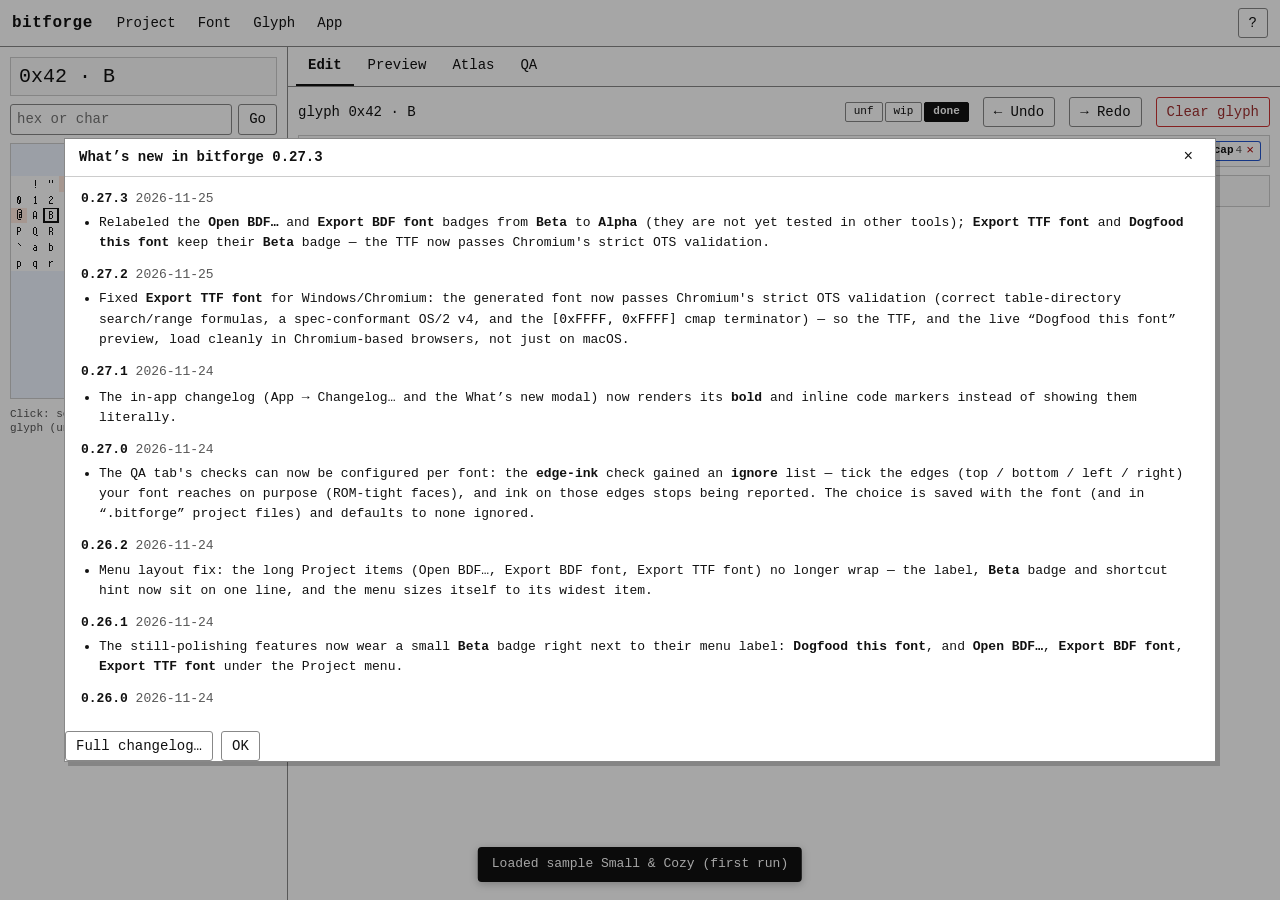
==== index.html @ a53557d7 "bitforge [Z.3]: relabel BDF badges Beta -> Alpha — Open BDF... / Export BDF font are not yet tested " ====
<!DOCTYPE html>
<html lang="en">
<head>
  <meta charset="utf-8">
  <meta name="viewport" content="width=device-width, initial-scale=1">
  <title>bitforge</title>
  <link rel="stylesheet" href="css/style.css">
</head>
<body>
  <noscript><p>bitforge needs JavaScript enabled.</p></noscript>

  <header id="toolbar">
    <div class="brand">bitforge</div>
    <nav id="menubar" aria-label="Main menu">
      <div class="menu" id="menu-project">
        <button type="button" class="menu-btn" id="mb-project">Project</button>
        <div class="menu-items" id="mi-project">
          <button type="button" id="mi-new" title="New blank font (prompts for width &amp; height)">New font<span class="mi-key">Alt+N</span></button>
          <hr>
          <button type="button" id="mi-open-png" title="Import a PNG atlas (16x16)">Open PNG&#8230;<span class="mi-key">Alt+O</span></button>
          <button type="button" id="mi-open-bdf" title="Import a BDF font (first face)">Open BDF&#8230;<span class="mi-badge">Alpha</span><span class="mi-key">Alt+Shift+O</span></button>
          <button type="button" id="mi-open-project" title="Import a .bitforge project file (font + guidelines + status + silences + settings)">Open project&#8230;<span class="mi-key">Alt+P</span></button>
          <button type="button" id="mi-load-sample" hidden title="Open a sample font from the server's samples/ folder (replaces the current font)">Open sample&hellip;</button>
          <button type="button" id="mi-import-png-clip" title="Import the first PNG image on the system clipboard (replaces the current font)">Import PNG from clipboard</button>
          <hr>
          <button type="button" id="mi-export-png-solid" title="Export a PNG atlas with a white background">Export PNG (solid bg)<span class="mi-key">Ctrl+S</span></button>
          <button type="button" id="mi-export-png-transparent" title="Export a PNG atlas with a transparent background">Export PNG (transparent bg)</button>
          <button type="button" id="mi-copy-png-clip" title="Copy the whole atlas PNG (remembered background) to the clipboard; downloads if the clipboard is unavailable">Copy PNG to clipboard<span class="mi-key">Alt+Shift+C</span></button>
          <button type="button" id="mi-export-bdf" title="Export a BDF font (single face, 256 codes)">Export BDF font<span class="mi-badge">Alpha</span><span class="mi-key">Alt+Shift+S</span></button>
          <button type="button" id="mi-export-ttf" title="Export a TrueType (.ttf) font — blank glyphs are left unmapped so other fonts can fill them in">Export TTF font<span class="mi-badge">Beta</span><span class="mi-key">Alt+Shift+T</span></button>
          <button type="button" id="mi-export-project" title="Export a .bitforge project file (font + guidelines + status + silences + settings)">Export project&#8230;<span class="mi-key">Alt+Shift+P</span></button>
          <button type="button" id="mi-export-verilog" title="Export a Verilog $readmemb ROM">Export Verilog ROM<span class="mi-key">Ctrl+Shift+S</span></button>
        </div>
      </div>
      <div class="menu" id="menu-font">
        <button type="button" class="menu-btn" id="mb-font">Font</button>
        <div class="menu-items" id="mi-font">
          <div class="mi-info" id="font-info">&mdash;</div>
          <hr>
          <button type="button" id="mi-props" title="Font name and basic info">Properties&hellip;</button>
          <button type="button" id="mi-resize" title="Crop or extend the cell at a chosen edge">Resize&hellip;</button>
        </div>
      </div>
      <div class="menu" id="menu-glyph">
        <button type="button" class="menu-btn" id="mb-glyph">Glyph</button>
        <div class="menu-items" id="mi-glyph">
          <button type="button" id="mi-undo" title="Undo (Ctrl/&#8984;+Z)">Undo<span class="mi-key">Ctrl+Z</span></button>
          <button type="button" id="mi-redo" title="Redo (Ctrl/&#8984;+Shift+Z)">Redo<span class="mi-key">Ctrl+Shift+Z</span></button>
          <hr>
          <button type="button" id="mi-clear-glyph" title="Clear the current glyph (undoable)">Clear glyph</button>
          <hr>
          <button type="button" id="mi-mirror-h" title="Mirror the current glyph left–right (undoable)">Mirror left–right<span class="mi-key">H</span></button>
          <button type="button" id="mi-mirror-v" title="Mirror the current glyph up–down (undoable)">Mirror up–down<span class="mi-key">V</span></button>
          <button type="button" id="mi-copy-to" title="Copy the current glyph's bitmap to another codepoint (the target becomes the selection)">Copy to codepoint&hellip;<span class="mi-key">C</span></button>
          <button type="button" id="mi-cycle-status" title="Cycle the current glyph's status: unfinished \u2192 wip \u2192 done">Cycle glyph status<span class="mi-key">D</span></button>
          <button type="button" id="mi-done-next" title="Mark the current glyph done and move on to the next one">Mark done &amp; next<span class="mi-key">Shift+D</span></button>
          <hr>
          <button type="button" id="mi-copy-glyph" title="Copy the current glyph as a PNG to the clipboard (16&times;, transparent background); downloads if the clipboard is unavailable">Copy glyph to clipboard</button>
        </div>
      </div>
      <div class="menu" id="menu-app">
        <button type="button" class="menu-btn" id="mb-app">App</button>
        <div class="menu-items" id="mi-app">
          <button type="button" id="mi-dogfood" class="mi-radio" title="Render the app's interface in the font you are editing. Blank glyphs fall back to the system font per character; the menu bar itself always stays on the system font."><span class="mi-check"></span>Dogfood this font<span class="mi-badge">Beta</span></button>
          <hr>
          <button type="button" id="mi-theme-light" class="mi-radio" title="Always use the light theme (the current look)"><span class="mi-check"></span>Theme: Light</button>
          <button type="button" id="mi-theme-dark" class="mi-radio" title="Always use the dark theme"><span class="mi-check"></span>Theme: Dark</button>
          <button type="button" id="mi-theme-auto" class="mi-radio" title="Follow the system / browser color preference (default)"><span class="mi-check"></span>Theme: Auto</button>
          <hr>
          <button type="button" id="mi-changelog" title="Show the full changelog">Changelog&#8230;</button>
          <button type="button" id="mi-about-bitforge" title="About this application">About bitforge&#8230;</button>
        </div>
      </div>
    </nav>
    <span class="spacer"></span>
    <button id="btn-keys" type="button" title="Keyboard shortcuts (?)">?</button>
    <input id="file-png" type="file" accept="image/png" hidden>
    <input id="file-bdf" type="file" accept=".bdf,text/plain" hidden>
    <input id="file-project" type="file" accept=".bitforge,application/json,text/plain" hidden>
  </header>

  <div id="keys-card" class="keys-card" hidden>
    <div class="keys-head"><b>Keyboard shortcuts</b><button id="btn-keys-close" type="button" title="Close">&#215;</button></div>
    <ul id="keys-list"></ul>
  </div>

  <main id="layout">
    <aside id="sidebar">
      <div id="sel-header" class="sel-header">0x00</div>
      <div class="jumprow">
        <input id="jump" type="text" placeholder="hex or char" spellcheck="false" autocomplete="off" aria-label="Jump to glyph">
        <button id="btn-jump" type="button">Go</button>
      </div>
      <canvas id="selector" title="Click a glyph to select it. Shift-click sets the reference glyph (gray underlay in the Edit tab); Shift-click again clears it." aria-label="Glyph selector (256 glyphs, 16 by 16; click to select, Shift-click for reference)"></canvas>
      <div class="sel-hint">Click: select · Shift-click: reference glyph (underlay in Edit tab)</div>
    </aside>

    <section id="content">
      <nav id="tabs" role="tablist">
        <button class="tab active" data-tab="edit" type="button" role="tab">Edit</button>
        <button class="tab" data-tab="preview" type="button" role="tab">Preview</button>
        <button class="tab" data-tab="atlas" type="button" role="tab">Atlas</button>
        <button class="tab" data-tab="qa" type="button" role="tab">QA</button>
      </nav>

      <div class="panel active" id="panel-edit" role="tabpanel">
        <div class="panel-head">
          <span id="edit-label">glyph</span>
          <span class="spacer"></span>
          <span id="glyph-status" class="glyph-status" title="Status of the current glyph (also: right-click a glyph in the Atlas tab)">
            <button id="st-unfinished" type="button" data-st="0" title="Mark as unfinished">unf</button>
            <button id="st-wip" type="button" data-st="1" title="Mark as WIP">wip</button>
            <button id="st-done" type="button" data-st="2" title="Mark as done">done</button>
          </span>
          <button id="btn-undo" type="button" title="Undo (Ctrl/&#8984;+Z)">&#8592; Undo</button>
          <button id="btn-redo" type="button" title="Redo (Ctrl/&#8984;+Shift+Z)">&#8594; Redo</button>
          <button id="btn-clear" type="button" class="btn-danger" title="Clear the current glyph (undoable)">Clear glyph</button>
        </div>
        <div id="guides" class="guides">
          <label class="glock" title="Lock all guidelines (locked = cannot drag to move)"><input type="checkbox" id="glock" checked> lock</label>
          <span class="gadd" title="Add guidelines at preset positions (drag them once unlocked)">
            <button type="button" data-g="ascender">asc</button>
            <button type="button" data-g="cap">cap</button>
            <button type="button" data-g="xheight">x</button>
            <button type="button" data-g="baseline">base</button>
            <button type="button" data-g="descender">desc</button>
            <button type="button" data-g="left">|L</button>
            <button type="button" data-g="right">|R</button>
            <button type="button" data-g="hnew">+H</button>
            <button type="button" data-g="vnew">+V</button>
          </span>
          <span id="glist" class="glist" title="Current guidelines (x to remove)"></span>
        </div>
        <div class="tools" id="tools">
          <span class="tgroup" title="Editing tools">
            <button id="tool-paint" type="button" class="active" title="Paint (B) — click toggles, drag paints; right-drag or Shift-drag erases">paint</button>
            <button id="tool-erase" type="button" title="Erase — click/drag erases (no key: E is the Edit tab)">erase</button>
            <button id="tool-select" type="button" title="Select (S) — drag a marquee over the cell; drag inside the selection to move its contents">select</button>
          </span>
          <span class="spacer"></span>
          <span id="selbar" class="selbar" hidden title="Context-sensitive actions for the active tool (currently: the selection)">
            <span id="selinfo" class="selinfo" title="Selection size (w&times;h)"></span>
            <button id="sel-pastemode" type="button" title="Blend mode for dragged selections — merge: existing ink is kept; replace: the destination becomes exactly the selection (erases). Applies to move-drag and Ctrl/Alt-drag copy.">paste: merge</button>
            <button id="sel-fill" type="button" title="Fill the selection with ink (F)">fill</button>
            <button id="sel-clear" type="button" title="Erase the selection (X)">clear</button>
            <button id="sel-invert" type="button" title="Invert the selection (I)">invert</button>
            <button id="sel-copy" type="button" title="Copy the selection as a PNG to the clipboard (16&times;, transparent background)">copy</button>
            <button id="sel-copyto" type="button" title="Paste the selection (exact pixels) into another codepoint at the same position">copy to&hellip;</button>
            <button id="sel-x" type="button" title="Deselect (Esc)" style="font-weight:bold">&times;</button>
          </span>
        </div>
        <div class="canvas-wrap"><canvas id="editor"></canvas></div>
      </div>

      <div class="panel" id="panel-preview" role="tabpanel">
        <div class="panel-head">
          <label>Scale <input id="pv-scale" type="range" min="1" max="16" value="8"></label>
          <label>baseline <input id="pv-baseline" type="number" min="0" step="1" value="5"></label>
          <label title="Preview surfaces only (white on black); the editor stays black on white"><input id="pv-inverted" type="checkbox"> inverted</label>
        </div>
        <div class="textcol">
          <textarea id="pv-text" spellcheck="false"
            placeholder="Type text…  *bold*  _italic_  \u41  \*  (markups nest; \ escapes: \* \_ \\)"></textarea>
          <div class="markup-note" id="pv-markup-note">markup: <code>*bold*</code> · <code>_italic_</code> · <code>\uXX</code> unprintables · <code>\</code> escapes (<code>\*</code> <code>\_</code> <code>\\</code>)</div>
          <div class="canvas-wrap"><canvas id="pv-text-canvas"></canvas></div>
        </div>
      </div>

      <div class="panel" id="panel-atlas" role="tabpanel">
        <div class="panel-head">
          <span>all 256 glyphs (0x00 top-left → 0xFF bottom-right) · click to select · right-click to set status</span>
          <span class="spacer"></span>
          <label><input id="at-bold" type="checkbox"> bold</label>
          <label><input id="at-italic" type="checkbox"> italic</label>
          <label title="Shared with the Preview tab">baseline <input id="at-baseline" type="number" min="0" step="1" value="5"></label>
          <label title="Shared with the Preview tab"><input id="at-inverted" type="checkbox"> inverted</label>
        </div>
        <div class="canvas-wrap"><canvas id="atlas"></canvas></div>
      </div>

      <div class="panel" id="panel-qa" role="tabpanel">
        <div class="panel-head">
          <button id="btn-qa-refresh" type="button">Refresh checks</button>
          <span id="qa-badge" class="qa-badge" hidden></span>
          <span class="spacer"></span>
          <label title="Show silenced violations in the table"><input id="qa-show-silenced" type="checkbox"> show silenced</label>
          <span class="qa-hint">checks run on demand; the report goes stale when the font changes</span>
        </div>
        <div id="qa-summary" class="qa-summary" hidden></div>
        <div id="qa-table-wrap" class="qa-table-wrap">
          <div id="qa-empty" class="qa-empty">Press <b>Refresh checks</b> to run the QA checks.</div>
          <table id="qa-table" hidden>
            <thead><tr><th>check</th><th>codes</th><th>detail</th><th></th></tr></thead>
            <tbody id="qa-tbody"></tbody>
          </table>
        </div>
      </div>
    </section>
  </main>

  <div id="about-modal" class="modal-backdrop" hidden>
    <div class="modal" role="dialog" aria-modal="true" aria-label="About bitforge">
      <div class="modal-head"><b id="about-title">bitforge</b><button id="about-close" type="button" title="Close">&times;</button></div>
      <div class="modal-body">
        <p><b>bitforge</b> is a <b>bitmap font editor</b> for fixed-size, zero-spacing, non-proportional <b>monospaced fonts</b> &mdash; 256 glyphs per face, cell size of your choosing (default 8&times;16).</p>
        <p>Edit a 256-glyph bitmap font of any size (default 8&times;16), preview it with artificial bold and a cheap slant, track per-glyph status (unfinished / wip / done), run QA checks, and export a <b>PNG atlas</b>, <b>BDF</b>, a <b>TrueType (.ttf)</b> font, or a <b>Verilog $readmemb</b> ROM &mdash; or toggle on <b>dogfooding</b> and read the app's own UI in the face you're drawing.</p>
        <p class="muted" id="about-credit">Designed by spacecat &middot; Coded by Qwen 3.8 (Bionic harness) &middot; vanilla JS, zero dependencies, runs straight from file://</p>
      </div>
    </div>
  </div>

  <div id="props-modal" class="modal-backdrop" hidden>
    <div class="modal" role="dialog" aria-modal="true" aria-label="Font properties">
      <div class="modal-head"><b>Font properties</b><button id="props-close" type="button" title="Close">&times;</button></div>
      <div class="modal-body">
        <p id="props-info" class="muted">&mdash;</p>
        <label for="props-name">Name</label>
        <input id="props-name" type="text" maxlength="64" spellcheck="false" autocomplete="off">
        <div class="modal-actions">
          <button id="props-save" type="button">Save</button>
          <button id="props-cancel" type="button">Cancel</button>
        </div>
      </div>
    </div>
  </div>

  <div id="cl-modal" class="modal-backdrop" hidden>
    <div class="modal" role="dialog" aria-modal="true" aria-label="Changelog">
      <div class="modal-head"><b id="cl-title">bitforge changelog</b><button id="cl-close" type="button" title="Close">&times;</button></div>
      <div class="modal-body modal-scroll"><div id="cl-list"></div></div>
      <div class="modal-actions">
        <button id="cl-full" type="button">Full changelog&#8230;</button>
        <button id="cl-ok" type="button">OK</button>
      </div>
    </div>
  </div>

  <div id="rz-modal" class="modal-backdrop" hidden>
    <div class="modal" role="dialog" aria-modal="true" aria-label="Resize cell">
      <div class="modal-head"><b>Resize cell</b><button id="rz-close" type="button" title="Close">&times;</button></div>
      <div class="modal-body">
        <p class="muted">Add or remove rows/columns at each edge — positive adds, negative removes. Guides and the slant baseline shift with the content.</p>
        <div class="rz-grid">
          <label>Top<input id="rz-top" type="number" value="0" step="1"></label>
          <label>Bottom<input id="rz-bottom" type="number" value="0" step="1"></label>
          <label>Left<input id="rz-left" type="number" value="0" step="1"></label>
          <label>Right<input id="rz-right" type="number" value="0" step="1"></label>
        </div>
        <p id="rz-result">&mdash;</p>
        <p id="rz-warn" class="muted" hidden></p>
        <div class="modal-actions">
          <button id="rz-apply" type="button">Apply</button>
          <button id="rz-cancel" type="button">Cancel</button>
        </div>
      </div>
    </div>
  </div>

  <div id="sample-modal" class="modal-backdrop" hidden>
    <div class="modal" role="dialog" aria-modal="true" aria-label="Open sample font">
      <div class="modal-head"><b>Open sample&hellip;</b><button id="sample-close" type="button" title="Close">&times;</button></div>
      <div class="modal-body">
        <p class="muted">Sample fonts served from the <code>samples/</code> folder. Loading one replaces the current font (its guidelines, glyph statuses and settings come with it).</p>
        <p id="sample-empty" class="muted" hidden>No samples are available here. Samples are served from the <code>samples/</code> folder (listed in <code>samples/manifest.json</code>) and only load when the page is served over http/https &mdash; open it from a web server to see them.</p>
        <div id="sample-list" class="sample-list"></div>
      </div>
    </div>
  </div>

  <div id="toast" class="toast" hidden></div>

  <script src="js/core.js"></script>
  <script src="js/changelog.js"></script>
  <script src="js/ttf.js"></script>
  <script src="js/app.js"></script>
</body>
</html>
---- css/style.css ----
/* bitforge — styling. Monospace, terminal-tool feel.
 * Theming (DECISIONS #79): every color flows through CSS custom properties.
 * Light is the default; `html[data-theme="dark"]` (set by app.js from the
 * `theme` setting + the system preference) swaps the whole palette. */

:root {
  --ink: #111111;
  --bg: #ffffff;
  --panel: #fafafa;
  --line: #cccccc;
  --line-strong: #888888;
  --muted: #555555;
  --sel: #111111;
  --hover: #f0f0f0;
  --hover-2: #e6e6e6;
  --tab-hover: #f4f4f4;
  --active-bg: #e4e4e4;
  --surface: #ffffff;      /* menus, modals, cards, chips */
  --field-bg: #ffffff;     /* text/number inputs, textarea */
  --code-bg: #f2f2f2;      /* <code> chips */
  --canvas-surface: #ffffff; /* selector / editor / atlas surfaces */
  --danger-border: #cc3333;
  --danger-text: #a03030;
  --danger-bg: #fff5f5;
}

html[data-theme="dark"] {
  --ink: #e6e6e6;
  --bg: #171717;
  --panel: #1f1f1f;
  --line: #454545;
  --line-strong: #7d7d7d;
  --muted: #9a9a9a;
  --sel: #e6e6e6;
  --hover: #2a2a2a;
  --hover-2: #303030;
  --tab-hover: #262626;
  --active-bg: #383838;
  --surface: #202020;
  --field-bg: #1c1c1c;
  --code-bg: #2c2c2c;
  --canvas-surface: #1d1d1d;
  --danger-border: #c65050;
  --danger-text: #d98a8a;
  --danger-bg: #2a1c1c;
}

* { box-sizing: border-box; }

html, body {
  margin: 0;
  height: 100%;
  background: var(--bg);
  color: var(--ink);
  font: 14px/1.45 ui-monospace, "SF Mono", SFMono-Regular, Menlo, Consolas, "Liberation Mono", monospace;
}

body { display: flex; flex-direction: column; }

/* ---------- toolbar ---------- */
#toolbar {
  display: flex;
  align-items: center;
  gap: 14px;
  padding: 8px 12px;
  border-bottom: 1px solid var(--line-strong);
}
.brand { font-weight: 700; font-size: 16px; letter-spacing: 0.5px; }
/* Menu bar (File / Edit dropdowns, desktop-app style) */
#menubar { display: flex; align-items: center; gap: 2px; flex: 1; }
.menu { position: relative; }
.menu-btn { border: none; background: none; border-radius: 3px; padding: 4px 10px; font: inherit; color: var(--ink); cursor: pointer; }
.menu-btn:hover, .menu.open > .menu-btn { background: var(--hover-2); }
.menu-items {
  display: none; position: absolute; top: calc(100% + 2px); left: 0; z-index: 100;
  min-width: 250px; padding: 4px 0; background: var(--surface);
  border: 1px solid var(--line-strong); box-shadow: 3px 3px 0 rgba(0, 0, 0, 0.12);
}
.menu.open .menu-items { display: block; }
.menu-items button {
  display: flex; width: 100%; align-items: baseline; gap: 18px; white-space: nowrap;
  border: none; background: none; text-align: left; padding: 5px 14px; font: inherit; color: var(--ink); cursor: pointer;
}
/* nowrap (not a wider min-width) on purpose: the dropdown is absolutely
   positioned, so width: auto never grows past min-width — with nowrap, each
   item's min-content IS its full line, so shrink-to-fit sizes the menu to its
   widest item and nothing wraps (label, badge and key share one baseline). */
.menu-items button:hover { background: var(--hover); }
/* Radio-style menu items (the theme selector, DECISIONS #79): tighter gap so
   the label sits close to the check slot. */
.menu-items button.mi-radio { gap: 8px; }
.mi-check { display: inline-block; width: 12px; text-align: center; }
.mi-radio.active .mi-check::before { content: "\2713"; }
.menu-items .mi-key { color: var(--muted); font-size: 11px; white-space: nowrap; margin-left: auto; }
/* "Beta" badge (DECISIONS #82, [Z.1]): sits right next to the item's label —
   .mi-key's auto margin keeps the shortcut hint at the right edge. */
.menu-items .mi-badge {
  font-size: 10px; line-height: 1; letter-spacing: 0.05em; text-transform: uppercase;
  color: var(--muted); border: 1px solid var(--line); border-radius: 3px; padding: 2px 4px;
  white-space: nowrap; align-self: center;
}
.menu-items hr { border: none; border-top: 1px solid var(--line); margin: 4px 0; }
.menu-items .mi-info { padding: 5px 14px 6px; color: var(--muted); font-size: 12px; line-height: 1.5; white-space: pre-line; }

/* About modal */
.modal-backdrop { position: fixed; inset: 0; background: rgba(0, 0, 0, 0.35); z-index: 200; display: flex; align-items: center; justify-content: center; }
.modal-backdrop[hidden] { display: none; } /* the display:flex above would otherwise override the UA hidden rule */
.modal { background: var(--surface); border: 1px solid var(--line-strong); box-shadow: 4px 4px 0 rgba(0, 0, 0, 0.2); min-width: 440px; max-width: 90vw; }
.modal-head { display: flex; align-items: center; justify-content: space-between; padding: 8px 14px; border-bottom: 1px solid var(--line); }
.modal-head button { padding: 0 8px; border: none; background: none; font-size: 16px; line-height: 1; cursor: pointer; }
.modal-body { padding: 12px 16px 14px; font-size: 13px; line-height: 1.55; }
.modal-body .muted { color: var(--muted); }
.modal-body label { display: block; margin-top: 10px; font-weight: 700; }
.modal-body input[type="text"] {
  width: 100%; margin-top: 4px; font: inherit;
  padding: 4px 6px; border: 1px solid var(--line-strong); border-radius: 3px; background: var(--field-bg); color: var(--ink);
}
.modal-actions { display: flex; gap: 8px; margin-top: 14px; }
.rz-grid { display: grid; grid-template-columns: 1fr 1fr; gap: 8px 14px; margin-top: 10px; }
.rz-grid label { display: flex; align-items: center; justify-content: space-between; gap: 8px; margin-top: 0; }
.rz-grid input[type="number"] {
  width: 72px; font: inherit; text-align: right;
  padding: 3px 6px; border: 1px solid var(--line-strong); border-radius: 3px; background: var(--field-bg); color: var(--ink);
}
.modal-scroll { max-height: 60vh; overflow-y: auto; } /* long modals (changelog) */

/* Sample picker modal (DECISIONS #77) */
.sample-list { display: flex; flex-direction: column; gap: 6px; margin-top: 10px; }
.sample-item { display: block; width: 100%; text-align: left; padding: 8px 10px; border: 1px solid var(--line); background: var(--surface); cursor: pointer; font-size: 13px; line-height: 1.45; }
.sample-item:hover { background: var(--hover); }
.sample-item .s-name { font-weight: 700; }
.sample-item .s-desc { color: var(--muted); display: block; }
.sample-item .s-def { float: right; color: var(--muted); font-size: 11px; font-weight: 400; }

/* changelog entries (DECISIONS #73) */
#cl-list .cl-entry { margin-top: 12px; }
#cl-list .cl-entry:first-child { margin-top: 0; }
#cl-list .cl-head { font-weight: 700; }
#cl-list .cl-head .muted { font-weight: 400; }
#cl-list ul { margin: 4px 0 0; padding-left: 18px; }
#cl-list li { margin-top: 2px; }

button {
  font: inherit;
  background: var(--surface);
  color: var(--ink);
  border: 1px solid var(--line-strong);
  border-radius: 3px;
  padding: 4px 10px;
  cursor: pointer;
}
button:hover { background: var(--hover); }
button:active { background: var(--active-bg); }
/* Destructive (but undoable) actions get a subtle reddish outline. */
button.btn-danger { border-color: var(--danger-border); color: var(--danger-text); }
button.btn-danger:hover { background: var(--danger-bg); }
/* Form fields follow the theme (DECISIONS #79). Checkboxes/ranges are
   unaffected visually; text/number/textarea get themed bg + ink. */
input, textarea { background: var(--field-bg); color: var(--ink); }

/* ---------- layout ---------- */
#layout { flex: 1; display: flex; min-height: 0; }

/* ---------- sidebar ---------- */
#sidebar {
  width: 288px;
  flex: 0 0 288px;
  border-right: 1px solid var(--line-strong);
  padding: 10px;
  display: flex;
  flex-direction: column;
  gap: 8px;
  overflow: auto;
}
.sel-header {
  font-size: 20px;
  padding: 4px 8px;
  border: 1px solid var(--line);
  background: var(--panel);
  min-height: 36px;
}
.jumprow { display: flex; gap: 6px; }
.jumprow input {
  flex: 1;
  font: inherit;
  padding: 4px 6px;
  border: 1px solid var(--line-strong);
  border-radius: 3px;
}
#selector { border: 1px solid var(--line); background: var(--canvas-surface); image-rendering: pixelated; }
.sel-hint { font-size: 11px; color: var(--muted); line-height: 1.35; }

/* ---------- content / tabs ---------- */
#content { flex: 1; display: flex; flex-direction: column; min-width: 0; }
#tabs { display: flex; gap: 2px; border-bottom: 1px solid var(--line-strong); padding: 0 8px; }
.tab {
  border: none;
  border-bottom: 2px solid transparent;
  border-radius: 0;
  background: transparent;
  padding: 8px 12px;
}
.tab:hover { background: var(--tab-hover); }
.tab.active { border-bottom-color: var(--ink); font-weight: 700; }

.panel { display: none; flex: 1; flex-direction: column; padding: 10px; min-height: 0; }
.panel.active { display: flex; }
.panel-head { display: flex; align-items: center; gap: 14px; margin-bottom: 8px; flex-wrap: wrap; }
.glyph-status { display: inline-flex; gap: 2px; align-items: center; }
.glyph-status button { padding: 1px 8px; font-size: 11px; border-radius: 2px; }
.glyph-status button.active { background: var(--ink); color: var(--bg); border-color: var(--ink); font-weight: bold; }

/* ---------- editor tools + selection (DECISIONS #75) ---------- */
/* Same enclosure as the guidelines bar above it (chunk T.1). */
.tools {
  display: flex;
  align-items: center;
  gap: 14px;
  flex-wrap: wrap;
  margin-bottom: 8px;
  padding: 5px 8px;
  border: 1px solid var(--line);
  background: var(--panel);
  font-size: 12px;
}
.tools .tgroup, .tools .selbar { display: inline-flex; gap: 4px; align-items: center; }
.tools .selbar[hidden] { display: none; } /* the display rule above would otherwise override the UA hidden rule (same fix as .modal-backdrop) */
.tools button { padding: 1px 8px; font-size: 11px; border-radius: 2px; }
.tools button.active { background: var(--ink); color: var(--bg); border-color: var(--ink); font-weight: bold; }
.tools .selinfo { font-size: 11px; color: var(--muted); margin-right: 2px; }
.panel-head label { font-size: 13px; display: inline-flex; gap: 6px; align-items: center; }
.panel-head input[type="number"] { width: 60px; font: inherit; padding: 2px 4px; border: 1px solid var(--line-strong); border-radius: 3px; }
.spacer { flex: 1; }

/* ---------- canvas surfaces ---------- */
/* No checkerboard. The editing surfaces (editor, selector) follow the theme
   (DECISIONS #79); the Preview/Atlas render surfaces stay black-on-white
   unless their own "inverted" control is set. */
.canvas-wrap {
  flex: 1;
  overflow: auto;
  display: flex;
  background: var(--bg);
}
.canvas-wrap canvas { margin: 12px; image-rendering: pixelated; flex: 0 0 auto; }

/* Themed editing surface; preview surfaces stay transparent over the board. */
#editor { background: var(--canvas-surface); border: 1px solid var(--line); }
#atlas { background: var(--canvas-surface); border: 1px solid var(--line); }
#pv-text-canvas { border: 1px solid var(--line); }

/* ---------- preview ---------- */
/* Preview is a simple vertical stack: markup input, then the rendered sample. */
.textcol { flex: 1; display: flex; flex-direction: column; gap: 8px; min-height: 0; }
#pv-text {
  font: inherit;
  resize: vertical;
  min-height: 64px;
  border: 1px solid var(--line-strong);
  border-radius: 3px;
  padding: 6px;
}

/* ---------- guidelines controls ---------- */
.guides {
  display: flex;
  align-items: center;
  gap: 8px;
  flex-wrap: wrap;
  margin-bottom: 8px;
  padding: 5px 8px;
  border: 1px solid var(--line);
  background: var(--panel);
  font-size: 12px;
}
.guides .glock { display: inline-flex; gap: 4px; align-items: center; color: var(--muted); }
.guides .gadd { display: inline-flex; gap: 3px; flex-wrap: wrap; }
.guides .gadd button { padding: 1px 6px; font-size: 11px; }
.guides .glist { display: inline-flex; gap: 4px; flex-wrap: wrap; margin-left: auto; }
.gchip {
  display: inline-flex; align-items: center; gap: 2px;
  border: 1px solid var(--line-strong); border-left: 3px solid var(--line-strong); border-radius: 3px;
  padding: 1px 4px; background: var(--surface); font-size: 11px;
}
.gchip b { font-weight: 700; }
.gchip i { font-style: normal; color: var(--muted); }
.gdel {
  border: none; background: transparent; padding: 0 2px; cursor: pointer;
  font-size: 13px; line-height: 1; color: #a00;
}
.gdel:hover { color: #f00; }
.gnone { color: var(--muted); font-style: italic; }

/* ---------- glyph status menu + QA ---------- */
.status-menu {
  position: fixed;
  z-index: 60;
  display: flex;
  flex-direction: column;
  border: 1px solid var(--line-strong);
  background: var(--surface);
  box-shadow: 2px 2px 0 rgba(0, 0, 0, 0.15);
}
.status-menu button {
  border: none;
  background: var(--surface);
  padding: 3px 12px 3px 8px;
  font: inherit;
  font-size: 12px;
  text-align: left;
  cursor: pointer;
}
.status-menu button:hover { background: var(--hover); }

.qa-badge { color: #a00; font-size: 12px; }
.qa-hint { color: var(--muted); font-size: 12px; }
.markup-note { color: var(--muted); font-size: 12px; }
.markup-note code { background: var(--code-bg); padding: 0 3px; }
.qa-empty { color: var(--muted); padding: 10px; font-size: 13px; }
.qa-table-wrap { overflow: auto; max-height: calc(100vh - 190px); }
#qa-table { border-collapse: collapse; width: 100%; font-size: 12px; }
#qa-table th, #qa-table td { border-bottom: 1px solid var(--line); padding: 2px 8px; text-align: left; white-space: nowrap; }
#qa-table th { background: var(--panel); position: sticky; top: 0; }
.qa-code { border: none; background: transparent; font: inherit; color: var(--ink); text-decoration: underline; cursor: pointer; padding: 0; }
.qa-code:hover { color: #a00; }
/* QA summary strip + status icons (DECISIONS #59) */
.qa-summary { padding: 8px 12px 0; }
.qa-sum-row { margin: 2px 0; color: var(--muted); font-size: 12px; }
.qa-sum-row b { color: var(--ink); font-weight: normal; }
.qa-ic { display: inline-block; width: 15px; margin-right: 4px; }
.qa-svg { vertical-align: -2px; }
#qa-table tr.qa-sil td { color: var(--muted); }
button.qa-silbtn { font-size: 11px; padding: 1px 8px; }
/* QA check properties (DECISIONS #83): inline subset multi-select on the summary row */
.qa-props { margin-left: 12px; }
.qa-prop-label { color: var(--muted); margin-left: 4px; }
label.qa-prop { margin-left: 8px; cursor: pointer; white-space: nowrap; }
label.qa-prop input { margin: 0 3px 0 0; vertical-align: baseline; }

/* ---------- shortcut reference card ---------- */
.keys-card {
  position: fixed;
  top: 44px;
  right: 12px;
  z-index: 50;
  min-width: 260px;
  max-width: 420px;
  max-height: 70vh;
  overflow: auto;
  border: 1px solid var(--line-strong);
  background: var(--surface);
  padding: 8px 12px;
  box-shadow: 3px 3px 0 rgba(0, 0, 0, 0.15);
}
.keys-card[hidden] { display: none; }
.keys-head { display: flex; justify-content: space-between; align-items: center; margin-bottom: 6px; }
.keys-head button { border: none; background: transparent; font-size: 15px; cursor: pointer; color: var(--muted); }
.keys-head button:hover { color: #f00; }
#keys-list { list-style: none; margin: 0; padding: 0; font-size: 12px; }
#keys-list li { padding: 2px 0; border-bottom: 1px dotted var(--line); }
#keys-list li:last-child { border-bottom: none; }
#keys-list b { display: inline-block; min-width: 110px; }

/* ---------- toast ---------- */
.toast {
  position: fixed;
  left: 50%;
  bottom: 18px;
  transform: translateX(-50%);
  background: var(--ink);
  color: var(--bg);
  padding: 8px 14px;
  border-radius: 4px;
  font-size: 13px;
  z-index: 10;
  box-shadow: 0 2px 8px rgba(0, 0, 0, 0.25);
}
.toast.error { background: #b00020; }

/* ---------- dogfooding (DECISIONS #82) ----------
 * app.js injects <style id="bf-dogfood"> (an @font-face for family
 * "bf-dogfood") and sets data-dogfood="1" on <html> when the user toggles
 * App > Dogfood this font. The font being edited is then applied to the UI.
 * Blank glyphs are left UNMAPPED in the TTF cmap on purpose, so the browser
 * falls back per-codepoint — the stack therefore MUST end in the original
 * system mono stack. SAFETY: the menu bar (#toolbar) always keeps the system
 * font, so the App menu that hosts the toggle stays readable even when the
 * font being edited is half-blank. */
html[data-dogfood="1"] body {
  font-family: "bf-dogfood", ui-monospace, "SF Mono", SFMono-Regular, Menlo, Consolas, "Liberation Mono", monospace;
}
html[data-dogfood="1"] #toolbar {
  font-family: ui-monospace, "SF Mono", SFMono-Regular, Menlo, Consolas, "Liberation Mono", monospace;
}
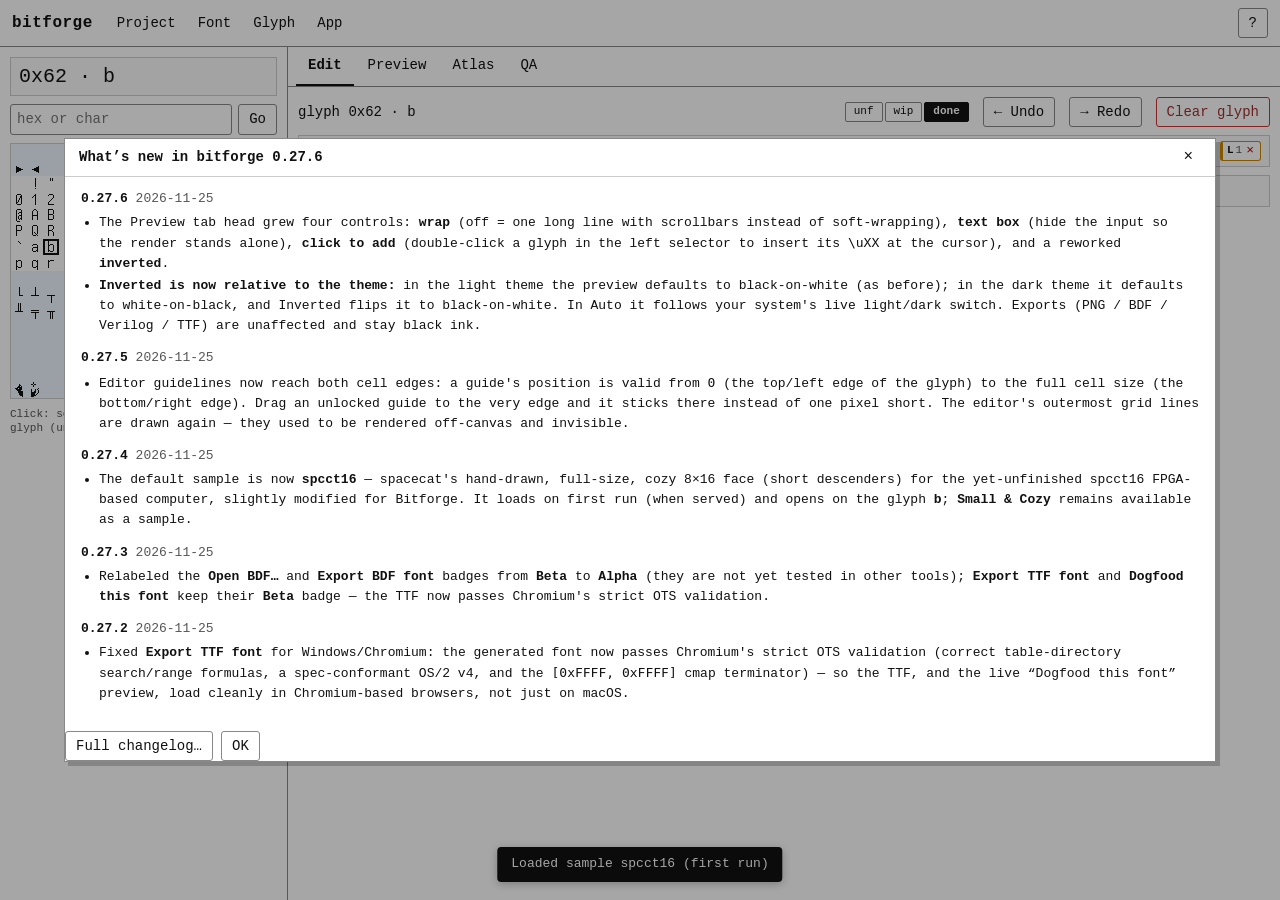
==== commit 1c6aa321: "bitforge [AC]: preview tab enhancements — wrap toggle (off = one long row + scrollbars), text-box to" ====
--- a/index.html
+++ b/index.html
@@ -156,7 +156,11 @@
         <div class="panel-head">
           <label>Scale <input id="pv-scale" type="range" min="1" max="16" value="8"></label>
           <label>baseline <input id="pv-baseline" type="number" min="0" step="1" value="5"></label>
-          <label title="Preview surfaces only (white on black); the editor stays black on white"><input id="pv-inverted" type="checkbox"> inverted</label>
+          <label title="Long lines wrap to fit the panel; untick for one long line with scrollbars"><input id="pv-wrap" type="checkbox" checked> wrap</label>
+          <label title="Show or hide the text box (and its markup note) so the render stands alone"><input id="pv-showtext" type="checkbox" checked> text box</label>
+          <label title="When on, double-clicking a glyph in the left selector inserts its &bsol;uXX at the cursor here (Preview tab only)"><input id="pv-insert" type="checkbox"> click to add</label>
+          <span class="spacer"></span>
+          <label title="Invert the preview surfaces RELATIVE to the current theme — light theme: white on black, dark theme: black on white. Exports stay black on white."><input id="pv-inverted" type="checkbox"> inverted</label>
         </div>
         <div class="textcol">
           <textarea id="pv-text" spellcheck="false"
--- a/css/style.css
+++ b/css/style.css
@@ -260,6 +260,9 @@
   border-radius: 3px;
   padding: 6px;
 }
+/* "text box" toggle (DECISIONS #87): the [hidden] attribute must win over any
+   display rule — the documented [T.1] selbar trap. */
+#pv-text[hidden], .markup-note[hidden] { display: none; }
 
 /* ---------- guidelines controls ---------- */
 .guides {
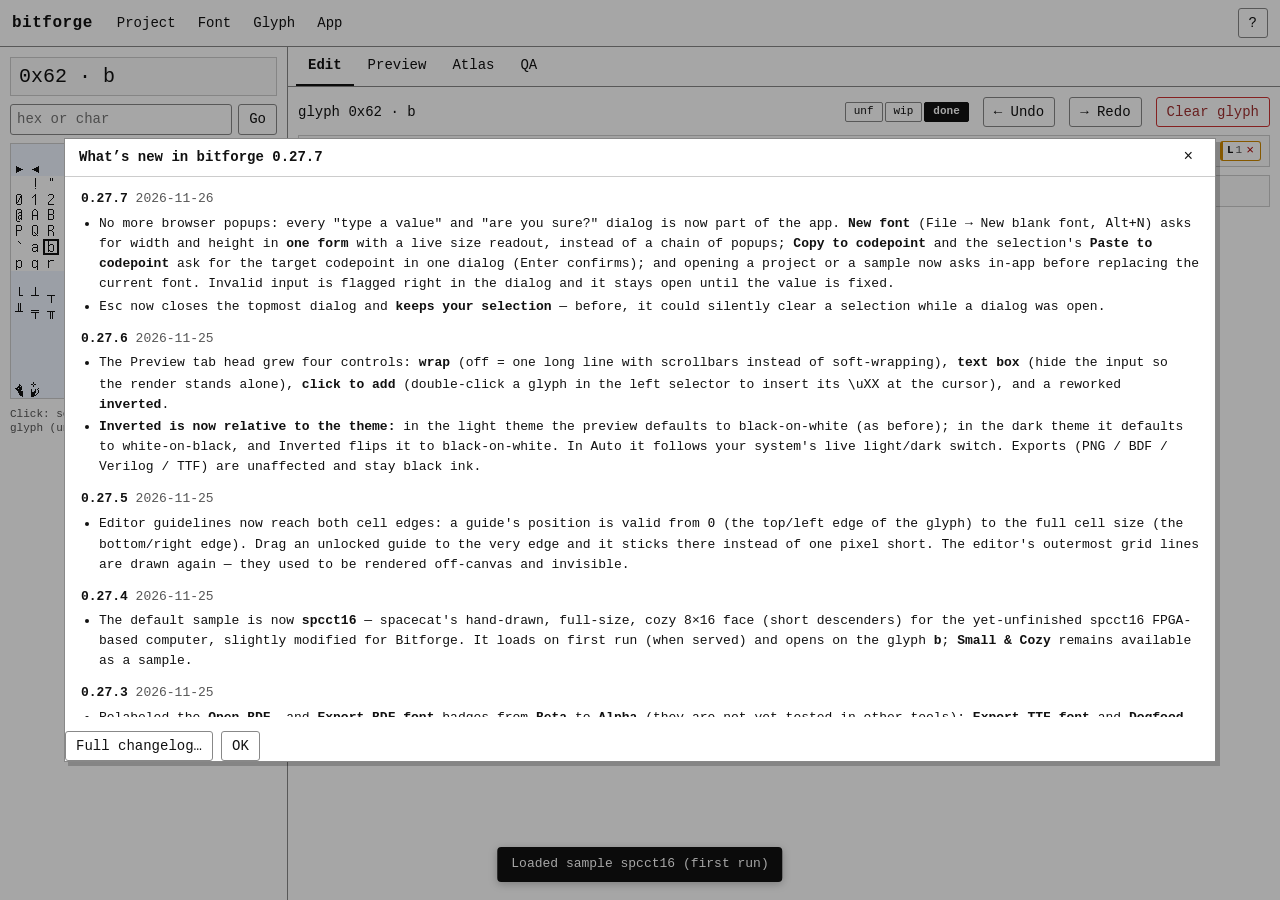
==== commit e237db03: "bitforge [AE]: in-app dialogs + shared modal infrastructure Replace every browser prompt()/confirm()" ====
--- a/index.html
+++ b/index.html
@@ -15,7 +15,7 @@
       <div class="menu" id="menu-project">
         <button type="button" class="menu-btn" id="mb-project">Project</button>
         <div class="menu-items" id="mi-project">
-          <button type="button" id="mi-new" title="New blank font (prompts for width &amp; height)">New font<span class="mi-key">Alt+N</span></button>
+          <button type="button" id="mi-new" title="New blank font (width &amp; height in one dialog)">New font<span class="mi-key">Alt+N</span></button>
           <hr>
           <button type="button" id="mi-open-png" title="Import a PNG atlas (16x16)">Open PNG&#8230;<span class="mi-key">Alt+O</span></button>
           <button type="button" id="mi-open-bdf" title="Import a BDF font (first face)">Open BDF&#8230;<span class="mi-badge">Alpha</span><span class="mi-key">Alt+Shift+O</span></button>
@@ -244,7 +244,7 @@
       <div class="modal-head"><b>Resize cell</b><button id="rz-close" type="button" title="Close">&times;</button></div>
       <div class="modal-body">
         <p class="muted">Add or remove rows/columns at each edge — positive adds, negative removes. Guides and the slant baseline shift with the content.</p>
-        <div class="rz-grid">
+        <div class="form-grid">
           <label>Top<input id="rz-top" type="number" value="0" step="1"></label>
           <label>Bottom<input id="rz-bottom" type="number" value="0" step="1"></label>
           <label>Left<input id="rz-left" type="number" value="0" step="1"></label>
@@ -267,6 +267,53 @@
         <p class="muted">Sample fonts served from the <code>samples/</code> folder. Loading one replaces the current font (its guidelines, glyph statuses and settings come with it).</p>
         <p id="sample-empty" class="muted" hidden>No samples are available here. Samples are served from the <code>samples/</code> folder (listed in <code>samples/manifest.json</code>) and only load when the page is served over http/https &mdash; open it from a web server to see them.</p>
         <div id="sample-list" class="sample-list"></div>
+      </div>
+    </div>
+  </div>
+
+  <div id="new-modal" class="modal-backdrop" hidden>
+    <div class="modal" role="dialog" aria-modal="true" aria-label="New font">
+      <div class="modal-head"><b>New font</b><button id="new-close" type="button" title="Close">&times;</button></div>
+      <div class="modal-body">
+        <p class="muted">Start a new blank font &mdash; unsaved changes to the current one are lost. Size in pixels per glyph (1&ndash;1024).</p>
+        <div class="form-grid">
+          <label>Width<input id="new-w" type="number" value="8" min="1" max="1024" step="1"></label>
+          <label>Height<input id="new-h" type="number" value="16" min="1" max="1024" step="1"></label>
+        </div>
+        <p id="new-result">&mdash;</p>
+        <div class="modal-actions">
+          <button id="new-create" type="button">Create</button>
+          <button id="new-cancel" type="button">Cancel</button>
+        </div>
+      </div>
+    </div>
+  </div>
+
+  <div id="cp-modal" class="modal-backdrop" hidden>
+    <div class="modal" role="dialog" aria-modal="true" aria-label="Codepoint target">
+      <div class="modal-head"><b id="cp-title">Copy to codepoint&hellip;</b><button id="cp-close" type="button" title="Close">&times;</button></div>
+      <div class="modal-body">
+        <p id="cp-note" class="muted">&mdash;</p>
+        <label for="cp-input">Target codepoint</label>
+        <input id="cp-input" type="text" placeholder="one char, or hex, e.g. 61 or a" spellcheck="false" autocomplete="off">
+        <p id="cp-result">&mdash;</p>
+        <div class="modal-actions">
+          <button id="cp-ok" type="button">OK</button>
+          <button id="cp-cancel" type="button">Cancel</button>
+        </div>
+      </div>
+    </div>
+  </div>
+
+  <div id="ask-modal" class="modal-backdrop" hidden>
+    <div class="modal" role="dialog" aria-modal="true" aria-label="Confirm">
+      <div class="modal-head"><b id="ask-title">Confirm</b><button id="ask-close" type="button" title="Close">&times;</button></div>
+      <div class="modal-body">
+        <p id="ask-text">&mdash;</p>
+        <div class="modal-actions">
+          <button id="ask-yes" type="button">OK</button>
+          <button id="ask-cancel" type="button">Cancel</button>
+        </div>
       </div>
     </div>
   </div>
--- a/css/style.css
+++ b/css/style.css
@@ -116,9 +116,9 @@
   padding: 4px 6px; border: 1px solid var(--line-strong); border-radius: 3px; background: var(--field-bg); color: var(--ink);
 }
 .modal-actions { display: flex; gap: 8px; margin-top: 14px; }
-.rz-grid { display: grid; grid-template-columns: 1fr 1fr; gap: 8px 14px; margin-top: 10px; }
-.rz-grid label { display: flex; align-items: center; justify-content: space-between; gap: 8px; margin-top: 0; }
-.rz-grid input[type="number"] {
+.form-grid { display: grid; grid-template-columns: 1fr 1fr; gap: 8px 14px; margin-top: 10px; }
+.form-grid label { display: flex; align-items: center; justify-content: space-between; gap: 8px; margin-top: 0; }
+.form-grid input[type="number"] {
   width: 72px; font: inherit; text-align: right;
   padding: 3px 6px; border: 1px solid var(--line-strong); border-radius: 3px; background: var(--field-bg); color: var(--ink);
 }
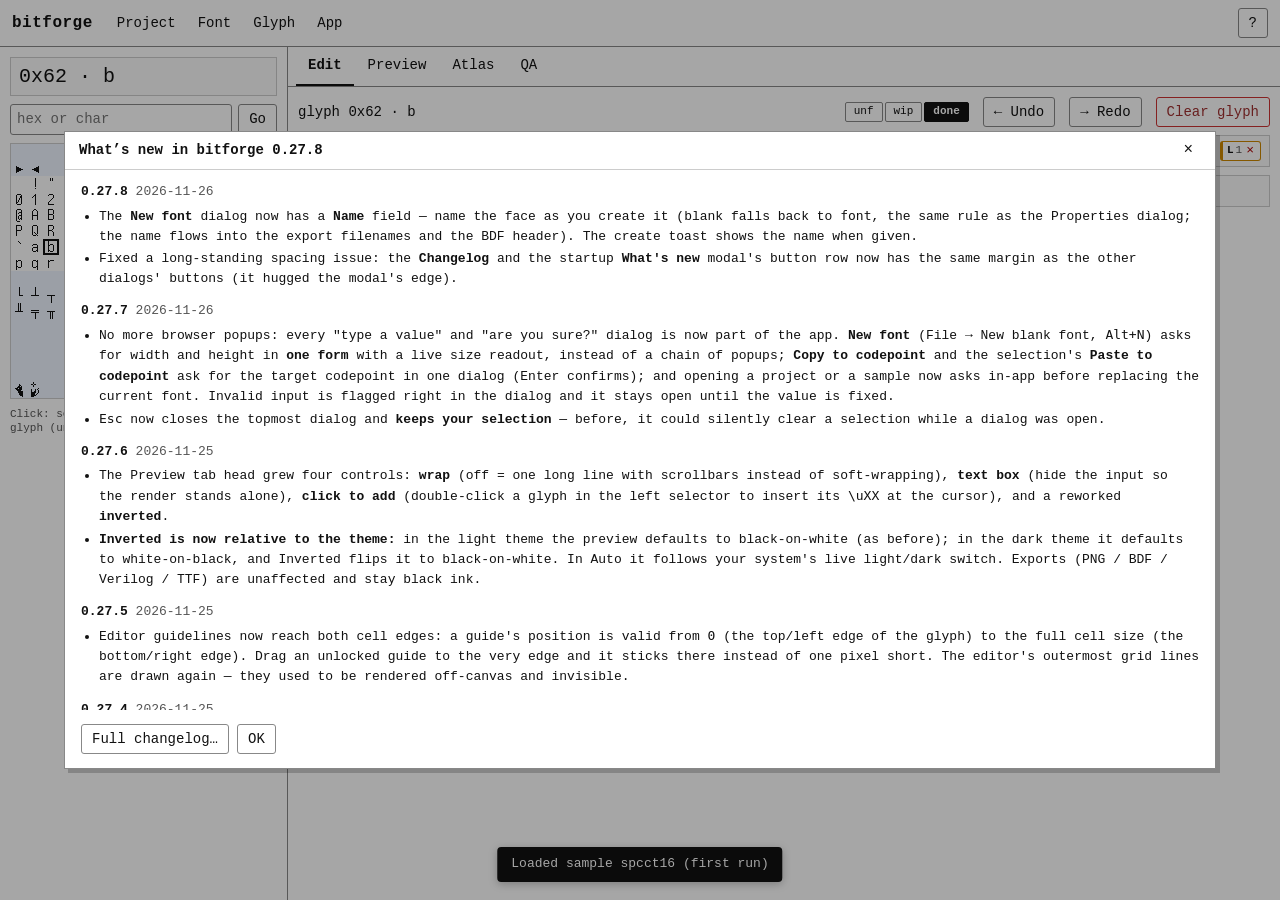
==== commit 2f29b301: "bitforge [AF]: new-font name field + modal-actions margin fix" ====
--- a/index.html
+++ b/index.html
@@ -275,7 +275,9 @@
     <div class="modal" role="dialog" aria-modal="true" aria-label="New font">
       <div class="modal-head"><b>New font</b><button id="new-close" type="button" title="Close">&times;</button></div>
       <div class="modal-body">
-        <p class="muted">Start a new blank font &mdash; unsaved changes to the current one are lost. Size in pixels per glyph (1&ndash;1024).</p>
+        <p class="muted">Start a new blank font &mdash; unsaved changes to the current one are lost. Size in pixels per glyph (1&ndash;1024). The name is optional; blank falls back to <code>font</code>.</p>
+        <label for="new-name">Name</label>
+        <input id="new-name" type="text" maxlength="64" placeholder="font" spellcheck="false" autocomplete="off">
         <div class="form-grid">
           <label>Width<input id="new-w" type="number" value="8" min="1" max="1024" step="1"></label>
           <label>Height<input id="new-h" type="number" value="16" min="1" max="1024" step="1"></label>
--- a/css/style.css
+++ b/css/style.css
@@ -116,6 +116,7 @@
   padding: 4px 6px; border: 1px solid var(--line-strong); border-radius: 3px; background: var(--field-bg); color: var(--ink);
 }
 .modal-actions { display: flex; gap: 8px; margin-top: 14px; }
+.modal > .modal-actions { padding: 0 16px 14px; } /* cl/what's-new keep the button row OUTSIDE the scrollable body (it must stay pinned below it) — give it the same side/bottom padding the body would have provided (DECISIONS #89) */
 .form-grid { display: grid; grid-template-columns: 1fr 1fr; gap: 8px 14px; margin-top: 10px; }
 .form-grid label { display: flex; align-items: center; justify-content: space-between; gap: 8px; margin-top: 0; }
 .form-grid input[type="number"] {
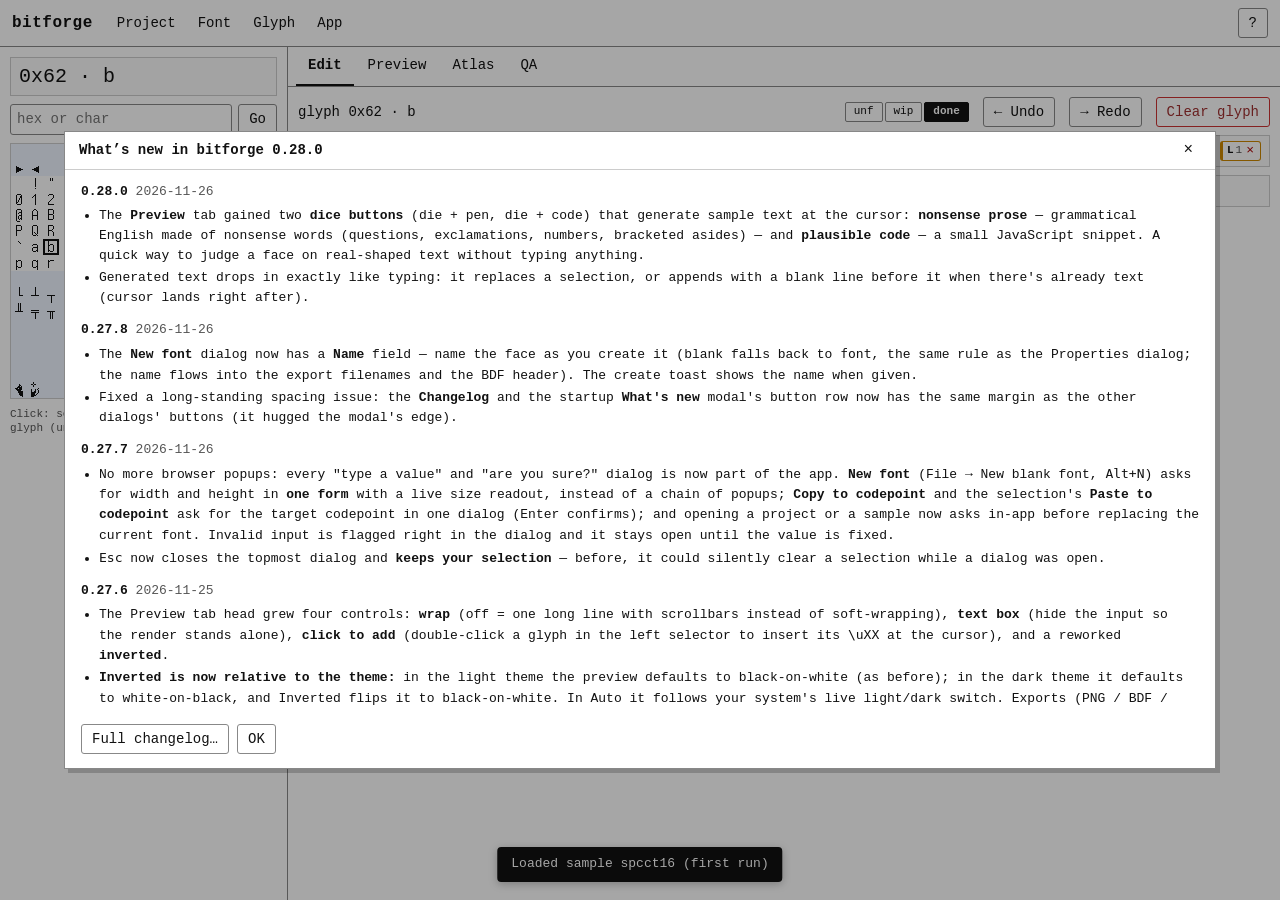
==== commit dc0f2553: "bitforge [AD]: nonsense text generators (Preview dice buttons: prose + code) - js/nonsense.js: pure " ====
--- a/index.html
+++ b/index.html
@@ -159,6 +159,29 @@
           <label title="Long lines wrap to fit the panel; untick for one long line with scrollbars"><input id="pv-wrap" type="checkbox" checked> wrap</label>
           <label title="Show or hide the text box (and its markup note) so the render stands alone"><input id="pv-showtext" type="checkbox" checked> text box</label>
           <label title="When on, double-clicking a glyph in the left selector inserts its &bsol;uXX at the cursor here (Preview tab only)"><input id="pv-insert" type="checkbox"> click to add</label>
+          <span class="genbtns" title="Generate sample text at the cursor: nonsense prose, or plausible code">
+            <button id="pv-gen-prose" type="button" class="iconbtn" title="Generate nonsense prose — grammatical English made of nonsense words" aria-label="Generate nonsense prose">
+              <svg viewBox="0 0 24 24" width="18" height="18" fill="none" stroke="currentColor" stroke-width="1.6" stroke-linecap="round" stroke-linejoin="round" aria-hidden="true">
+                <rect x="2" y="2" width="12" height="12" rx="2.5"/>
+                <circle cx="5.3" cy="5.3" r="1.2" fill="currentColor" stroke="none"/>
+                <circle cx="8" cy="8" r="1.2" fill="currentColor" stroke="none"/>
+                <circle cx="10.7" cy="10.7" r="1.2" fill="currentColor" stroke="none"/>
+                <line x1="16" y1="21" x2="21.5" y2="15.5"/>
+                <circle cx="15.5" cy="21.5" r="1.4" fill="currentColor" stroke="none"/>
+              </svg>
+            </button>
+            <button id="pv-gen-code" type="button" class="iconbtn" title="Generate plausible code — a small JavaScript snippet" aria-label="Generate plausible code">
+              <svg viewBox="0 0 24 24" width="18" height="18" fill="none" stroke="currentColor" stroke-width="1.6" stroke-linecap="round" stroke-linejoin="round" aria-hidden="true">
+                <rect x="2" y="2" width="12" height="12" rx="2.5"/>
+                <circle cx="5.3" cy="5.3" r="1.2" fill="currentColor" stroke="none"/>
+                <circle cx="8" cy="8" r="1.2" fill="currentColor" stroke="none"/>
+                <circle cx="10.7" cy="10.7" r="1.2" fill="currentColor" stroke="none"/>
+                <path d="M15.5 15.5 L12.5 18 L15.5 20.5"/>
+                <path d="M20 15.5 L23 18 L20 20.5"/>
+                <line x1="21" y1="15" x2="17" y2="21"/>
+              </svg>
+            </button>
+          </span>
           <span class="spacer"></span>
           <label title="Invert the preview surfaces RELATIVE to the current theme — light theme: white on black, dark theme: black on white. Exports stay black on white."><input id="pv-inverted" type="checkbox"> inverted</label>
         </div>
@@ -325,6 +348,7 @@
   <script src="js/core.js"></script>
   <script src="js/changelog.js"></script>
   <script src="js/ttf.js"></script>
+  <script src="js/nonsense.js"></script>
   <script src="js/app.js"></script>
 </body>
 </html>
--- a/css/style.css
+++ b/css/style.css
@@ -231,6 +231,11 @@
 .tools .selinfo { font-size: 11px; color: var(--muted); margin-right: 2px; }
 .panel-head label { font-size: 13px; display: inline-flex; gap: 6px; align-items: center; }
 .panel-head input[type="number"] { width: 60px; font: inherit; padding: 2px 4px; border: 1px solid var(--line-strong); border-radius: 3px; }
+/* Nonsense-generator icon buttons (chunk [AD], DECISIONS #90): compact icon-only
+   buttons in the Preview head; the die+pen / die+code SVGs follow the theme ink. */
+.genbtns { display: inline-flex; gap: 6px; }
+button.iconbtn { padding: 3px 5px; display: inline-flex; align-items: center; justify-content: center; line-height: 0; }
+button.iconbtn svg { display: block; }
 .spacer { flex: 1; }
 
 /* ---------- canvas surfaces ---------- */
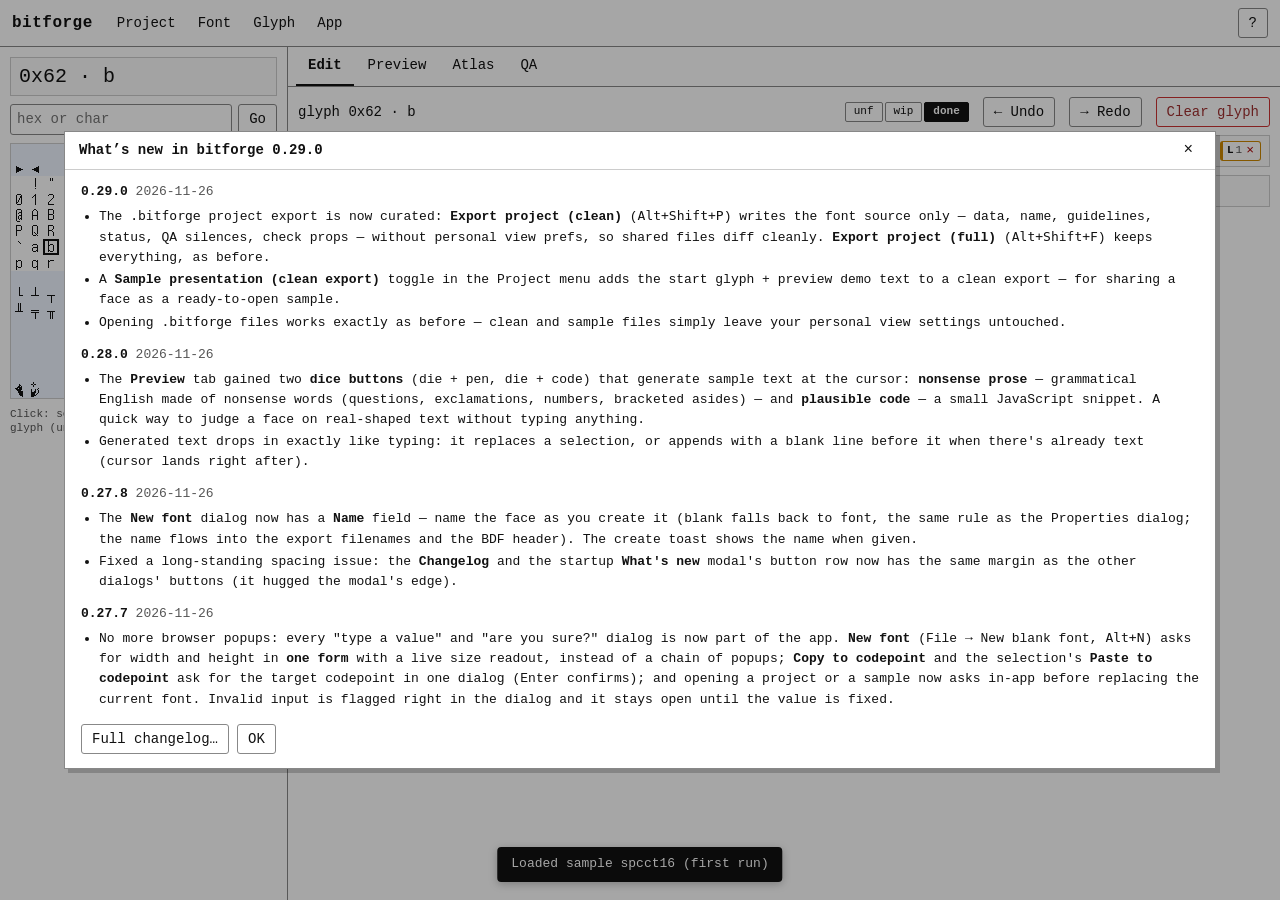
==== commit f4b23f83: "bitforge [next]: .bitforge export split (clean/sample/full)" ====
--- a/index.html
+++ b/index.html
@@ -28,7 +28,9 @@
           <button type="button" id="mi-copy-png-clip" title="Copy the whole atlas PNG (remembered background) to the clipboard; downloads if the clipboard is unavailable">Copy PNG to clipboard<span class="mi-key">Alt+Shift+C</span></button>
           <button type="button" id="mi-export-bdf" title="Export a BDF font (single face, 256 codes)">Export BDF font<span class="mi-badge">Alpha</span><span class="mi-key">Alt+Shift+S</span></button>
           <button type="button" id="mi-export-ttf" title="Export a TrueType (.ttf) font — blank glyphs are left unmapped so other fonts can fill them in">Export TTF font<span class="mi-badge">Beta</span><span class="mi-key">Alt+Shift+T</span></button>
-          <button type="button" id="mi-export-project" title="Export a .bitforge project file (font + guidelines + status + silences + settings)">Export project&#8230;<span class="mi-key">Alt+Shift+P</span></button>
+          <button type="button" id="mi-clean-presentation" class="mi-radio" title="Include the sample presentation (start glyph + preview demo text) in the CLEAN project export — for sharing a face as a ready-to-open sample"><span class="mi-check"></span>Sample presentation (clean export)</button>
+          <button type="button" id="mi-export-project-clean" title="Export a .bitforge project file WITHOUT personal view prefs — the font source: data, name, guidelines, status, QA silences, check props (source-control friendly)">Export project (clean)&#8230;<span class="mi-key">Alt+Shift+P</span></button>
+          <button type="button" id="mi-export-project-full" title="Export a .bitforge project file WITH all settings (personal view prefs included)">Export project (full)&#8230;<span class="mi-key">Alt+Shift+F</span></button>
           <button type="button" id="mi-export-verilog" title="Export a Verilog $readmemb ROM">Export Verilog ROM<span class="mi-key">Ctrl+Shift+S</span></button>
         </div>
       </div>
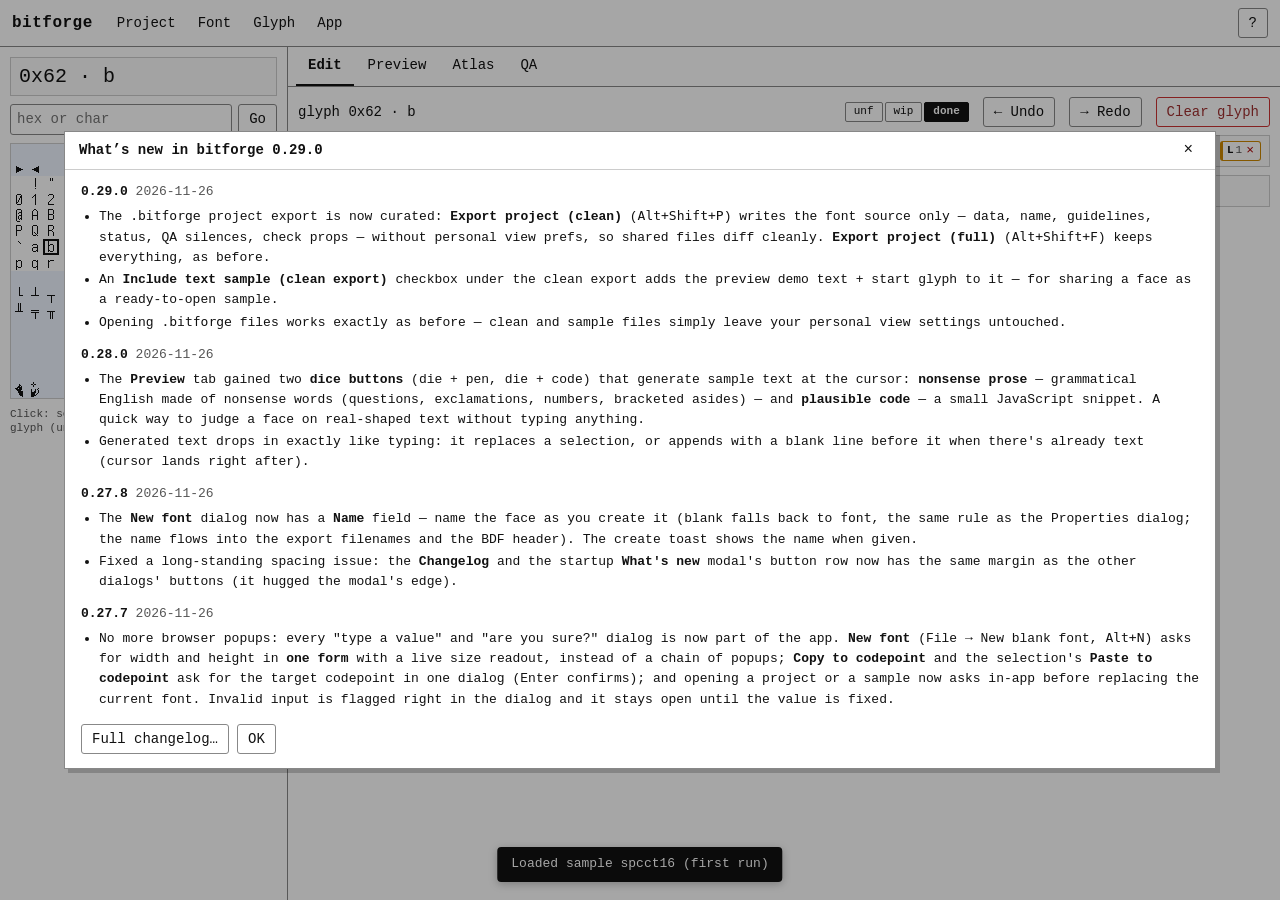
==== commit 77a50f3f: "bitforge [next]: 'Include text sample (clean export)' — checkbox moved under the clean export, renam" ====
--- a/index.html
+++ b/index.html
@@ -28,8 +28,8 @@
           <button type="button" id="mi-copy-png-clip" title="Copy the whole atlas PNG (remembered background) to the clipboard; downloads if the clipboard is unavailable">Copy PNG to clipboard<span class="mi-key">Alt+Shift+C</span></button>
           <button type="button" id="mi-export-bdf" title="Export a BDF font (single face, 256 codes)">Export BDF font<span class="mi-badge">Alpha</span><span class="mi-key">Alt+Shift+S</span></button>
           <button type="button" id="mi-export-ttf" title="Export a TrueType (.ttf) font — blank glyphs are left unmapped so other fonts can fill them in">Export TTF font<span class="mi-badge">Beta</span><span class="mi-key">Alt+Shift+T</span></button>
-          <button type="button" id="mi-clean-presentation" class="mi-radio" title="Include the sample presentation (start glyph + preview demo text) in the CLEAN project export — for sharing a face as a ready-to-open sample"><span class="mi-check"></span>Sample presentation (clean export)</button>
           <button type="button" id="mi-export-project-clean" title="Export a .bitforge project file WITHOUT personal view prefs — the font source: data, name, guidelines, status, QA silences, check props (source-control friendly)">Export project (clean)&#8230;<span class="mi-key">Alt+Shift+P</span></button>
+          <button type="button" id="mi-clean-presentation" class="mi-radio" title="Checkbox — include the preview text sample (and start glyph) in the CLEAN export only; for sharing a face as a ready-to-open sample"><span class="mi-check"></span>Include text sample (clean export)</button>
           <button type="button" id="mi-export-project-full" title="Export a .bitforge project file WITH all settings (personal view prefs included)">Export project (full)&#8230;<span class="mi-key">Alt+Shift+F</span></button>
           <button type="button" id="mi-export-verilog" title="Export a Verilog $readmemb ROM">Export Verilog ROM<span class="mi-key">Ctrl+Shift+S</span></button>
         </div>
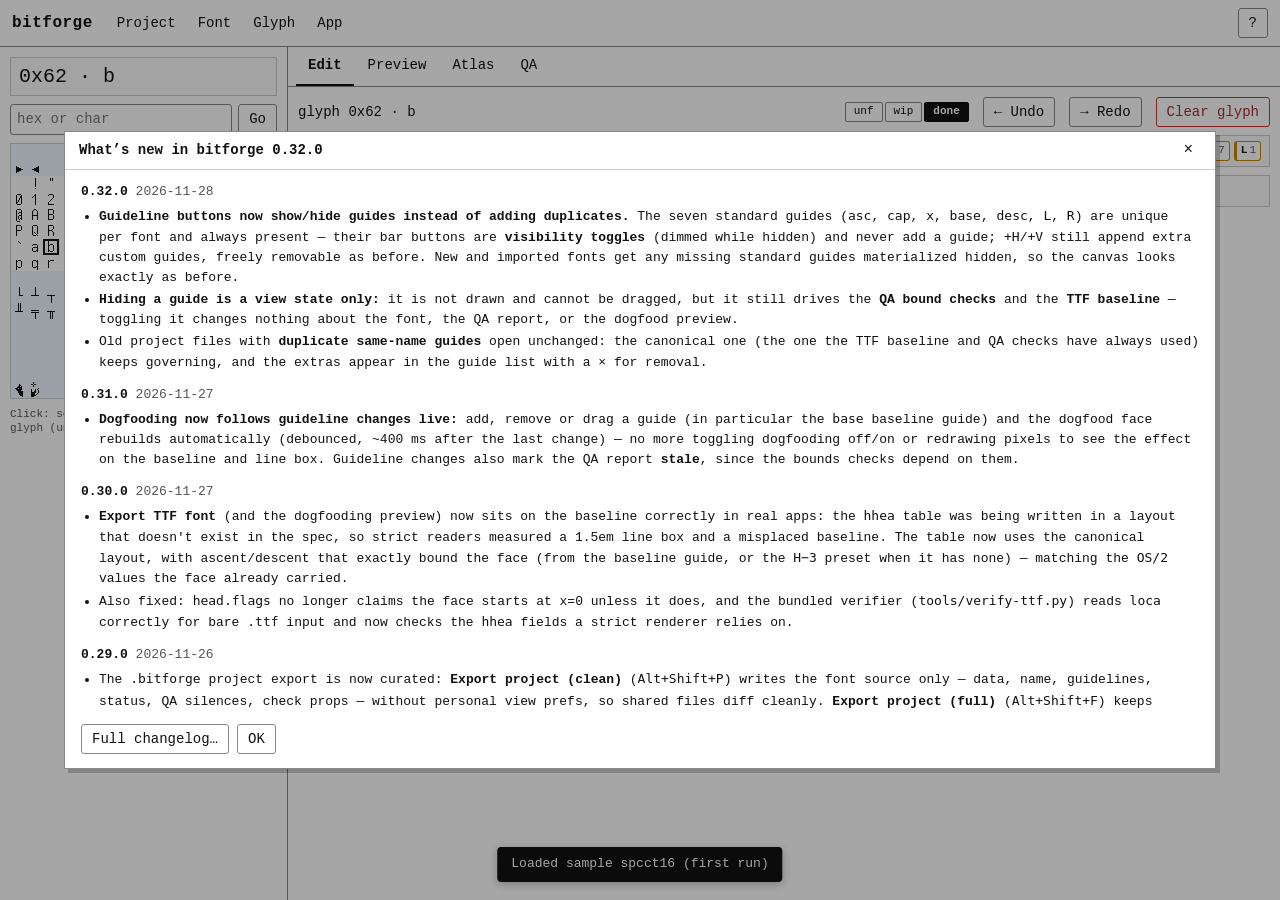
==== commit 0c5bdc75: "bitforge: guideline model — unique semantic guides + visibility toggles — 0.32.0" ====
--- a/index.html
+++ b/index.html
@@ -120,7 +120,7 @@
         </div>
         <div id="guides" class="guides">
           <label class="glock" title="Lock all guidelines (locked = cannot drag to move)"><input type="checkbox" id="glock" checked> lock</label>
-          <span class="gadd" title="Add guidelines at preset positions (drag them once unlocked)">
+          <span class="gadd" title="Standard guides are always part of the font — click to show/hide (hidden still drives QA + TTF metrics) · +H/+V add a removable custom guide · drag any visible guide once unlocked">
             <button type="button" data-g="ascender">asc</button>
             <button type="button" data-g="cap">cap</button>
             <button type="button" data-g="xheight">x</button>
@@ -131,7 +131,7 @@
             <button type="button" data-g="hnew">+H</button>
             <button type="button" data-g="vnew">+V</button>
           </span>
-          <span id="glist" class="glist" title="Current guidelines (x to remove)"></span>
+          <span id="glist" class="glist" title="Current guidelines — canonical standard guides are permanent (button hides them); custom guides and duplicate extras can be removed with ×"></span>
         </div>
         <div class="tools" id="tools">
           <span class="tgroup" title="Editing tools">
--- a/css/style.css
+++ b/css/style.css
@@ -285,6 +285,7 @@
 .guides .glock { display: inline-flex; gap: 4px; align-items: center; color: var(--muted); }
 .guides .gadd { display: inline-flex; gap: 3px; flex-wrap: wrap; }
 .guides .gadd button { padding: 1px 6px; font-size: 11px; }
+.guides .gadd button.off { opacity: 0.45; } /* DECISIONS #94: semantic guide hidden */
 .guides .glist { display: inline-flex; gap: 4px; flex-wrap: wrap; margin-left: auto; }
 .gchip {
   display: inline-flex; align-items: center; gap: 2px;
@@ -293,6 +294,8 @@
 }
 .gchip b { font-weight: 700; }
 .gchip i { font-style: normal; color: var(--muted); }
+.gchip.off { opacity: 0.55; }            /* DECISIONS #94: hidden guide (still drives QA + metrics) */
+.gchip.dup b { color: #a00; }            /* DECISIONS #94: removable duplicate */
 .gdel {
   border: none; background: transparent; padding: 0 2px; cursor: pointer;
   font-size: 13px; line-height: 1; color: #a00;
